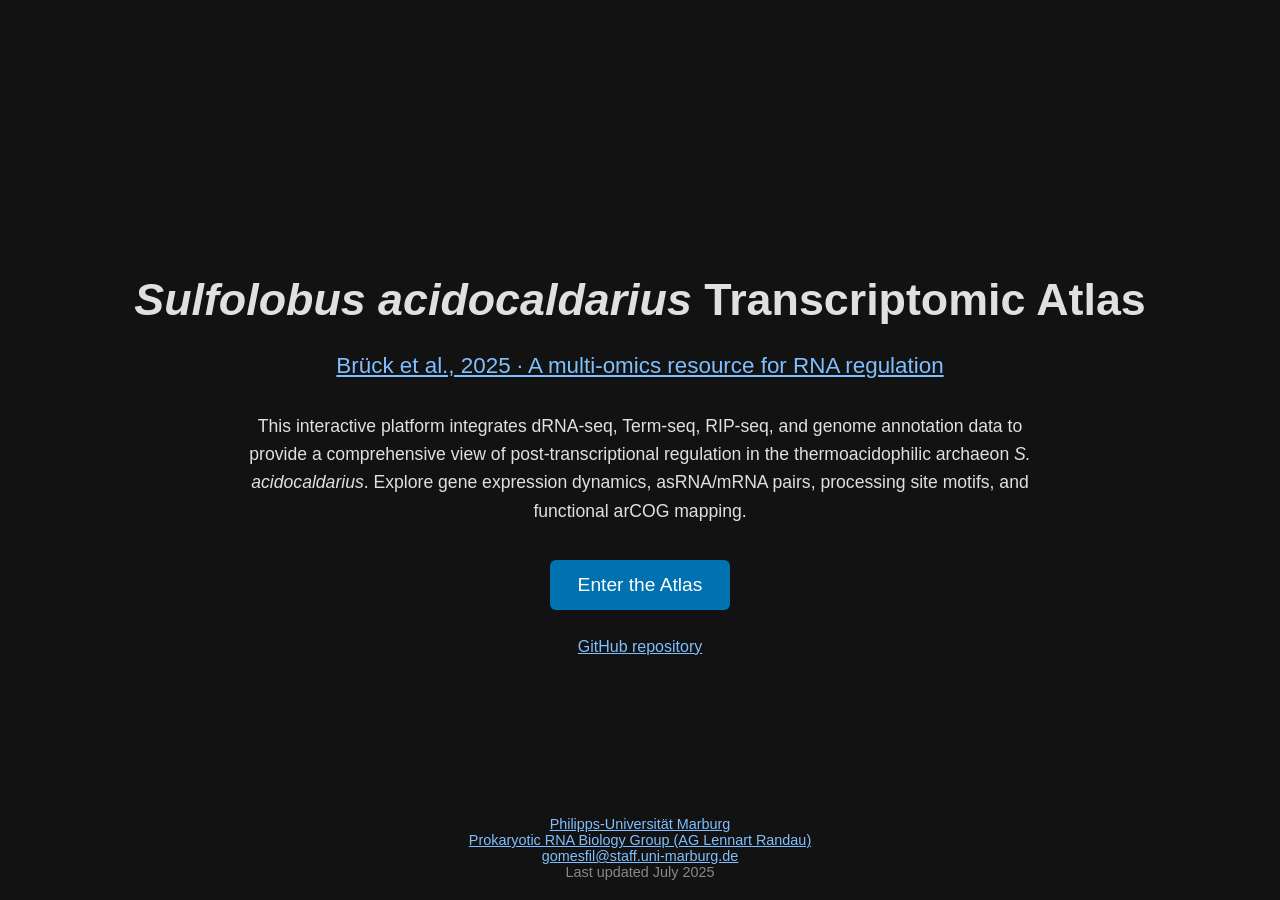
==== index.html @ 4881eaec "home-and-useful-resources" ====
<!DOCTYPE html>
<html lang="en">

<head>
  <meta charset="UTF-8">
  <title>S. acidocaldarius Transcriptomic Atlas</title>
  <meta name="viewport" content="width=device-width, initial-scale=1.0">
  <style>
    body {
      margin: 0;
      font-family: 'Helvetica Neue', sans-serif;
      background-color: #121212;
      color: #e0e0e0;
      display: flex;
      flex-direction: column;
      justify-content: center;
      align-items: center;
      min-height: 100vh;
      text-align: center;
      padding: 0 10px;
    }

    h1 {
      font-size: 2.8em;
      margin-bottom: 0.2em;
    }

    h2 {
      font-size: 1.4em;
      font-weight: 300;
      margin-bottom: 1.5em;
      color: #aaa;
    }

    .summary {
      max-width: 800px;
      margin: 0 auto 2em auto;
      font-size: 1.1em;
      line-height: 1.6;
    }

    .enter-button {
      padding: 14px 28px;
      font-size: 1.2em;
      background-color: #0072B2;
      color: #fff;
      border: none;
      border-radius: 6px;
      cursor: pointer;
      transition: background-color 0.3s ease;
      text-decoration: none;
      margin-bottom: 10px;
    }

    .enter-button:hover {
      background-color: #005a8c;
    }

    .footer {
      position: absolute;
      bottom: 20px;
      font-size: 0.9em;
      color: #888;
    }

    @media (max-width: 600px) {
      h1 {
        font-size: 2em;
      }

      h2 {
        font-size: 1.1em;
      }

      .summary {
        font-size: 1em;
      }
    }

    a {
      color: #80bfff;
      transition: color 0.3s ease;
    }

    a:hover {
      color: #ffffff;
    }
  </style>
</head>

<body>
  <h1><em>Sulfolobus acidocaldarius</em> Transcriptomic Atlas</h1>
  <h2>
    <a href="https://scholar.google.com/" target="_blank" rel="noopener noreferrer">
      Brück et al., 2025 · A multi-omics resource for RNA regulation
    </a>
  </h2>

  <div class="summary">
    This interactive platform integrates dRNA-seq, Term-seq, RIP-seq, and genome annotation data to provide a
    comprehensive view of post-transcriptional regulation in the thermoacidophilic archaeon <em>S.
      acidocaldarius</em>. Explore gene expression dynamics, asRNA/mRNA pairs, processing site motifs, and
    functional arCOG mapping.
  </div>

  <a class="enter-button" href="atlas.html">Enter the Atlas</a><br>
  <a href="https://github.com/VicenteBR/Sulfolobus_atlas" target="_blank" rel="noopener noreferrer">
    GitHub repository
  </a>

  <div class="footer">
    <a href="https://www.uni-marburg.de/de" target="_blank" rel="noopener noreferrer">
      Philipps-Universität Marburg</a><br>
    <a href="https://www.uni-marburg.de/de/fb17/fachgebiete/genetik/ag-randau" target="_blank" rel="noopener noreferrer">
      Prokaryotic RNA Biology Group (AG Lennart Randau)</a><br>
    <a href="mailto:gomesfil@staff.uni-marburg.de">
      gomesfil@staff.uni-marburg.de
    </a><br>
    Last updated July 2025
  </div>
</body>

</html>
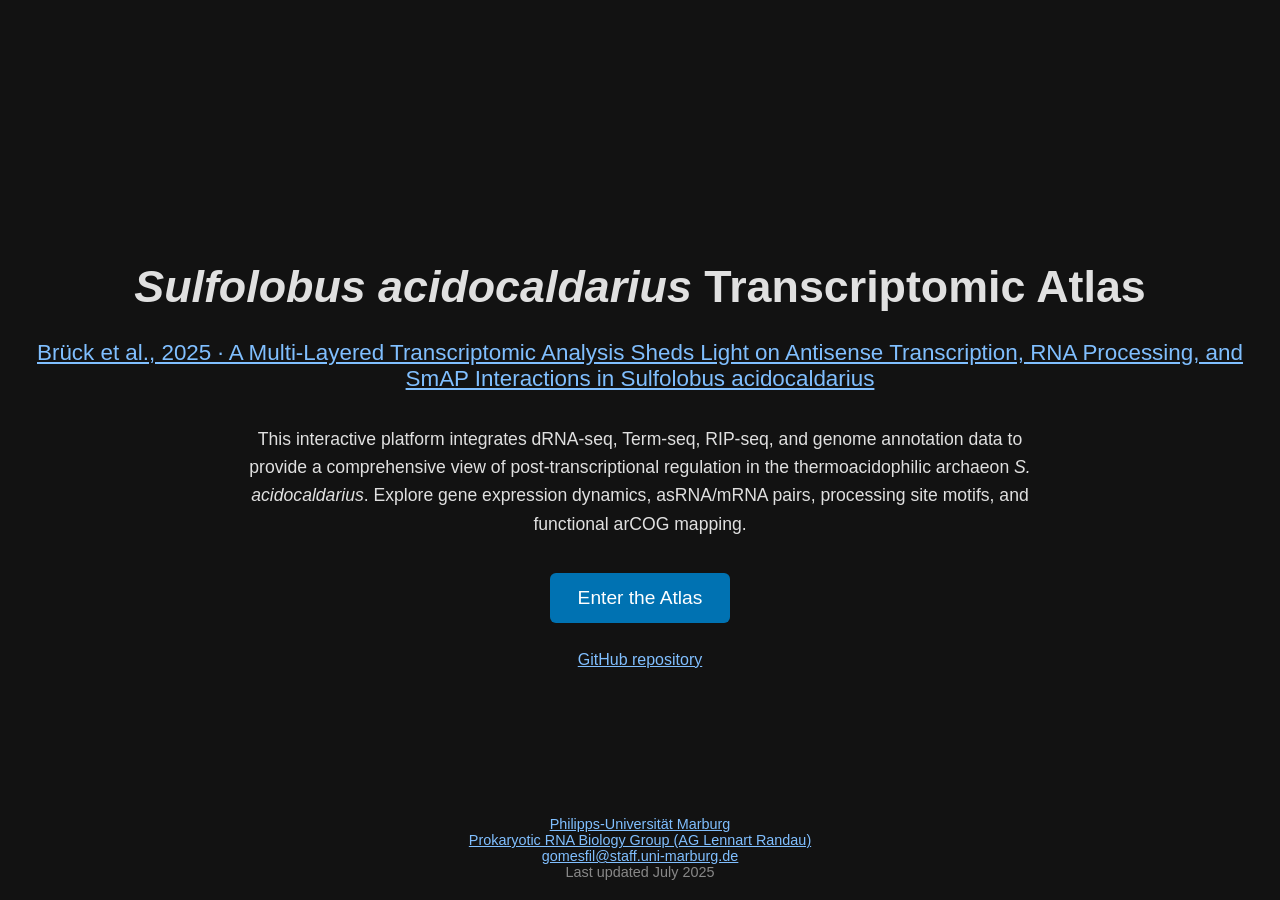
==== commit 52b1b1e6: "title-update" ====
--- a/index.html
+++ b/index.html
@@ -92,7 +92,7 @@
   <h1><em>Sulfolobus acidocaldarius</em> Transcriptomic Atlas</h1>
   <h2>
     <a href="https://scholar.google.com/" target="_blank" rel="noopener noreferrer">
-      Brück et al., 2025 · A multi-omics resource for RNA regulation
+      Brück et al., 2025 · A Multi-Layered Transcriptomic Analysis Sheds Light on Antisense Transcription, RNA Processing, and SmAP Interactions in Sulfolobus acidocaldarius
     </a>
   </h2>
 
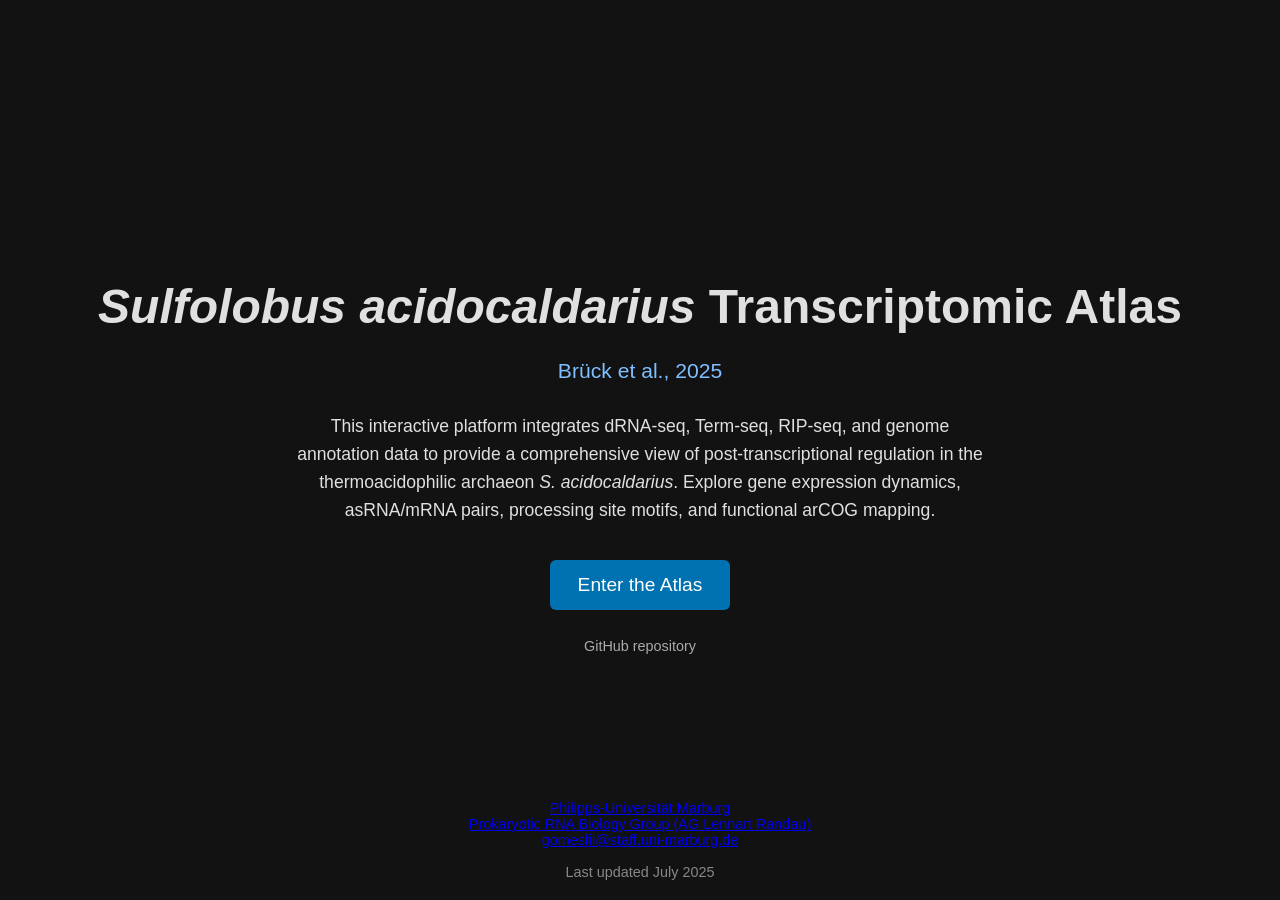
==== commit 31a1cda1: "visual updates" ====
--- a/index.html
+++ b/index.html
@@ -21,19 +21,20 @@
     }
 
     h1 {
-      font-size: 2.8em;
+      font-size: 3em;
+      font-weight: 700;
       margin-bottom: 0.2em;
     }
 
     h2 {
-      font-size: 1.4em;
-      font-weight: 300;
+      font-size: 1.2em;
+      font-weight: 400;
       margin-bottom: 1.5em;
       color: #aaa;
     }
 
     .summary {
-      max-width: 800px;
+      max-width: 700px;
       margin: 0 auto 2em auto;
       font-size: 1.1em;
       line-height: 1.6;
@@ -47,13 +48,14 @@
       border: none;
       border-radius: 6px;
       cursor: pointer;
-      transition: background-color 0.3s ease;
+      transition: background-color 0.3s ease, box-shadow 0.3s ease;
       text-decoration: none;
       margin-bottom: 10px;
     }
 
     .enter-button:hover {
       background-color: #005a8c;
+      box-shadow: 0 0 10px #0072B2;
     }
 
     .footer {
@@ -61,6 +63,27 @@
       bottom: 20px;
       font-size: 0.9em;
       color: #888;
+    }
+
+    .paper-link {
+      font-size: 1.1em;
+      font-weight: 500;
+      color: #80bfff;
+      text-decoration: none;
+    }
+
+    .paper-link:hover {
+      color: #ffffff;
+    }
+
+    .github-link {
+      color: #aaa;
+      font-size: 0.9em;
+      text-decoration: none;
+    }
+
+    .github-link:hover {
+      color: #fff;
     }
 
     @media (max-width: 600px) {
@@ -74,16 +97,9 @@
 
       .summary {
         font-size: 1em;
+        padding: 0 10px;
+        text-align: justify;
       }
-    }
-
-    a {
-      color: #80bfff;
-      transition: color 0.3s ease;
-    }
-
-    a:hover {
-      color: #ffffff;
     }
   </style>
 </head>
@@ -91,20 +107,18 @@
 <body>
   <h1><em>Sulfolobus acidocaldarius</em> Transcriptomic Atlas</h1>
   <h2>
-    <a href="https://scholar.google.com/" target="_blank" rel="noopener noreferrer">
-      Brück et al., 2025 · A Multi-Layered Transcriptomic Analysis Sheds Light on Antisense Transcription, RNA Processing, and SmAP Interactions in Sulfolobus acidocaldarius
+    <a class="paper-link" href="https://scholar.google.com/" target="_blank" rel="noopener noreferrer">
+      Brück et al., 2025<br>
     </a>
   </h2>
 
   <div class="summary">
-    This interactive platform integrates dRNA-seq, Term-seq, RIP-seq, and genome annotation data to provide a
-    comprehensive view of post-transcriptional regulation in the thermoacidophilic archaeon <em>S.
-      acidocaldarius</em>. Explore gene expression dynamics, asRNA/mRNA pairs, processing site motifs, and
-    functional arCOG mapping.
+    This interactive platform integrates dRNA-seq, Term-seq, RIP-seq, and genome annotation data to provide a comprehensive view of post-transcriptional regulation in the thermoacidophilic archaeon <em>S.
+      acidocaldarius</em>. Explore gene expression dynamics, asRNA/mRNA pairs, processing site motifs, and functional arCOG mapping.
   </div>
 
   <a class="enter-button" href="atlas.html">Enter the Atlas</a><br>
-  <a href="https://github.com/VicenteBR/Sulfolobus_atlas" target="_blank" rel="noopener noreferrer">
+  <a class="github-link" href="https://github.com/VicenteBR/Sulfolobus_atlas" target="_blank" rel="noopener noreferrer">
     GitHub repository
   </a>
 
@@ -115,7 +129,7 @@
       Prokaryotic RNA Biology Group (AG Lennart Randau)</a><br>
     <a href="mailto:gomesfil@staff.uni-marburg.de">
       gomesfil@staff.uni-marburg.de
-    </a><br>
+    </a><br><br>
     Last updated July 2025
   </div>
 </body>
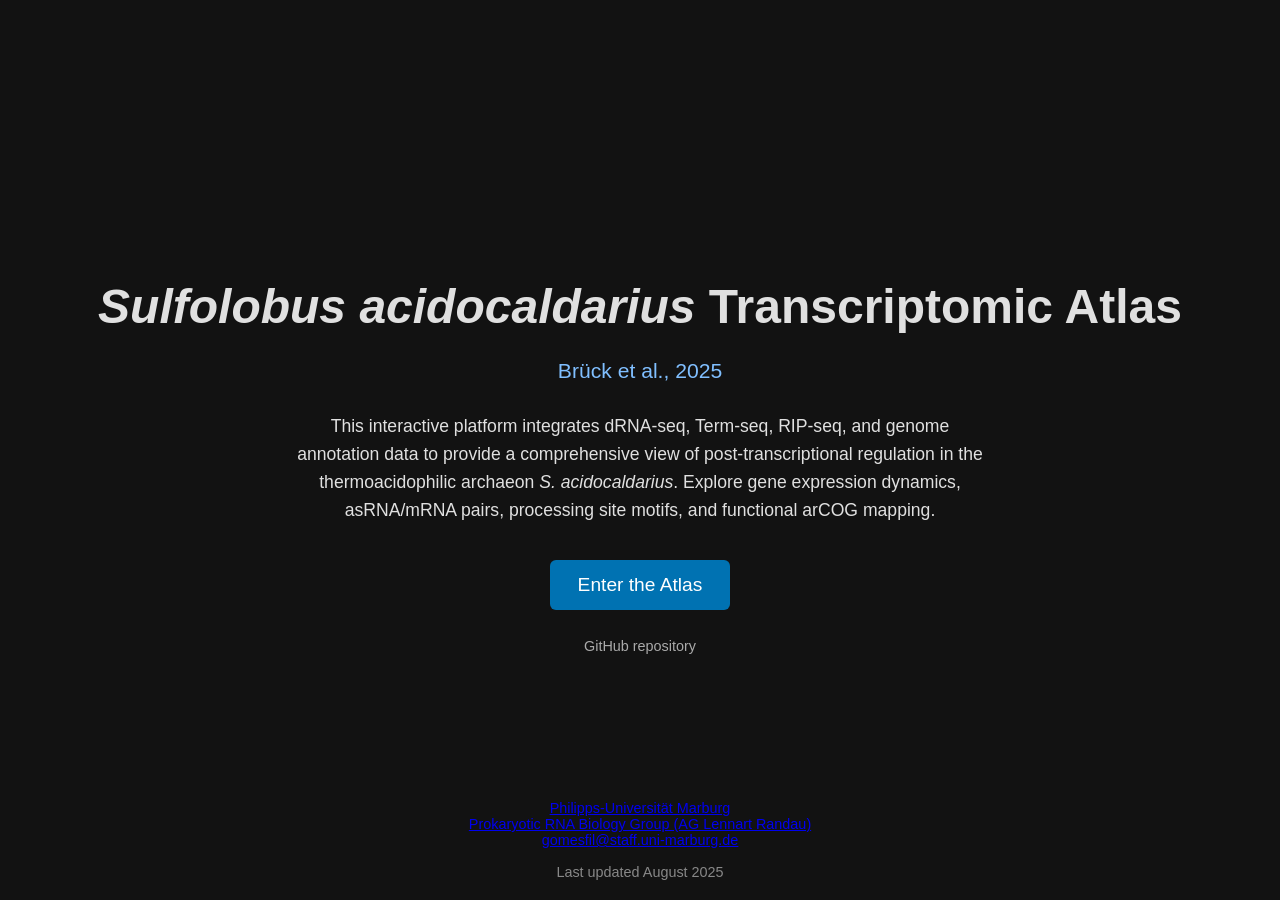
==== commit 9e88481b: "link-fixes" ====
--- a/index.html
+++ b/index.html
@@ -107,7 +107,7 @@
 <body>
   <h1><em>Sulfolobus acidocaldarius</em> Transcriptomic Atlas</h1>
   <h2>
-    <a class="paper-link" href="https://scholar.google.com/" target="_blank" rel="noopener noreferrer">
+    <a class="paper-link" href="https://www.biorxiv.org/content/10.1101/2025.07.28.667248v1" target="_blank" rel="noopener noreferrer">
       Brück et al., 2025<br>
     </a>
   </h2>
@@ -130,7 +130,7 @@
     <a href="mailto:gomesfil@staff.uni-marburg.de">
       gomesfil@staff.uni-marburg.de
     </a><br><br>
-    Last updated July 2025
+    Last updated August 2025
   </div>
 </body>
 
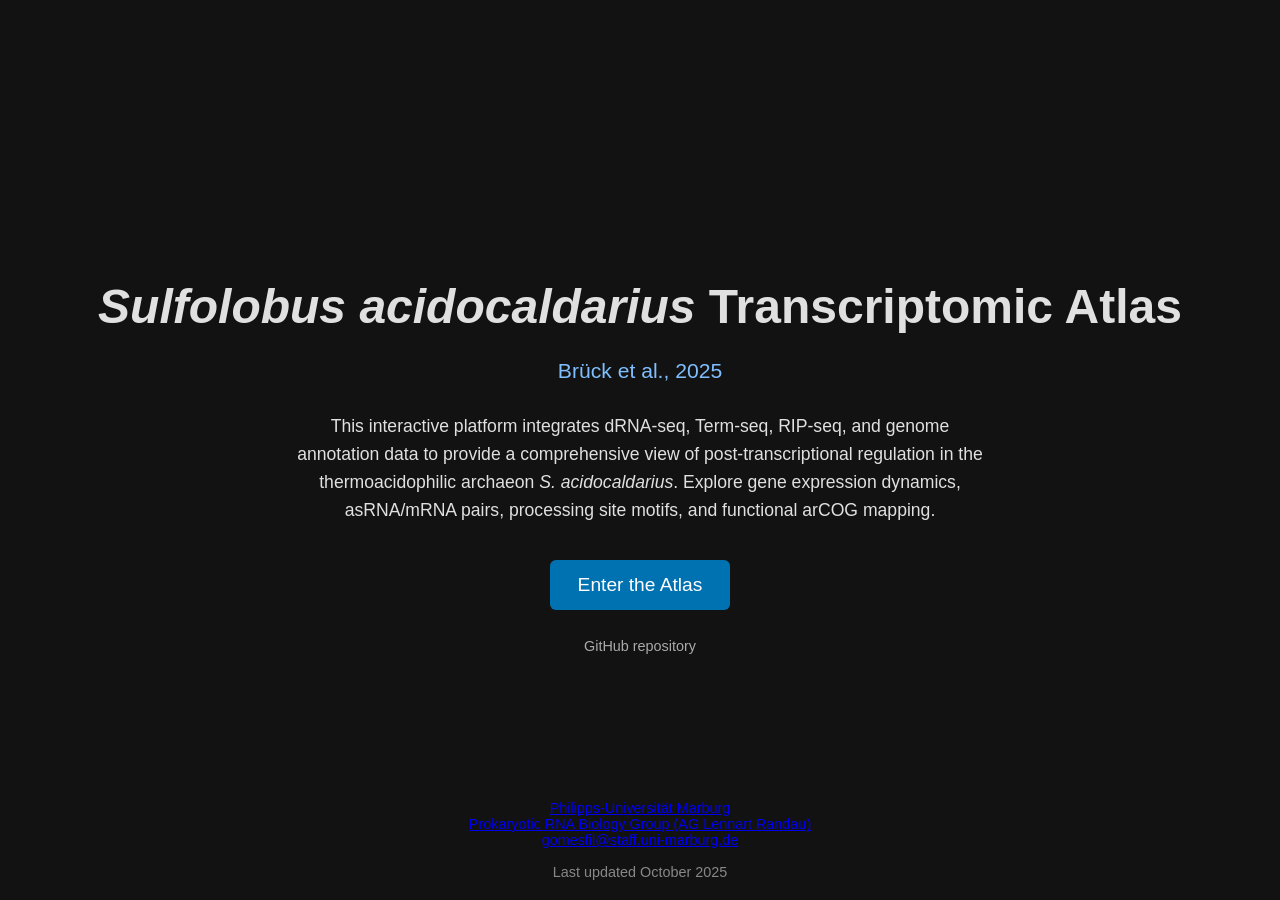
==== commit 44b99d7c: "old_locus_initial" ====
--- a/index.html
+++ b/index.html
@@ -130,7 +130,7 @@
     <a href="mailto:gomesfil@staff.uni-marburg.de">
       gomesfil@staff.uni-marburg.de
     </a><br><br>
-    Last updated August 2025
+    Last updated October 2025
   </div>
 </body>
 
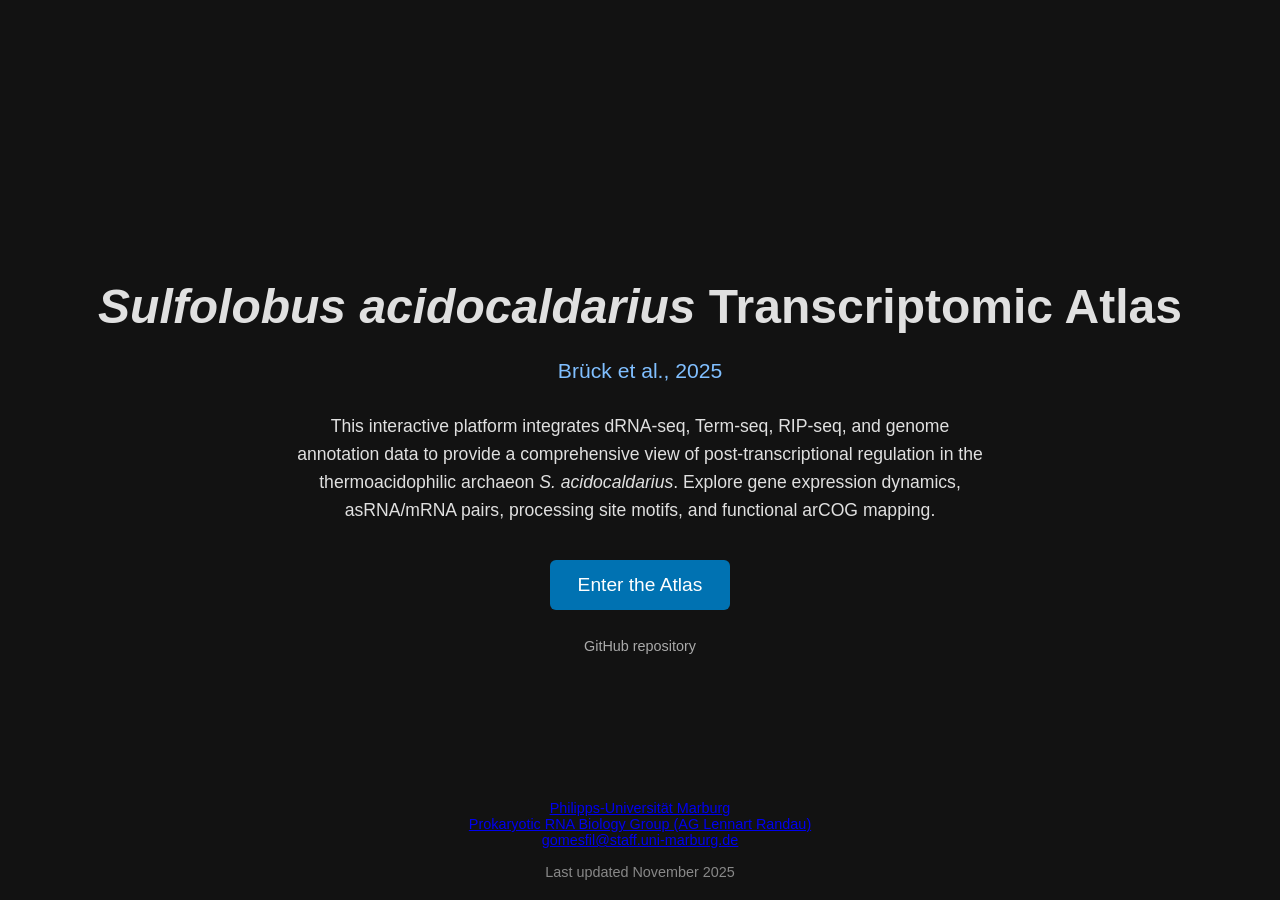
==== commit 673986d5: "updated" ====
--- a/index.html
+++ b/index.html
@@ -130,7 +130,7 @@
     <a href="mailto:gomesfil@staff.uni-marburg.de">
       gomesfil@staff.uni-marburg.de
     </a><br><br>
-    Last updated October 2025
+    Last updated November 2025
   </div>
 </body>
 
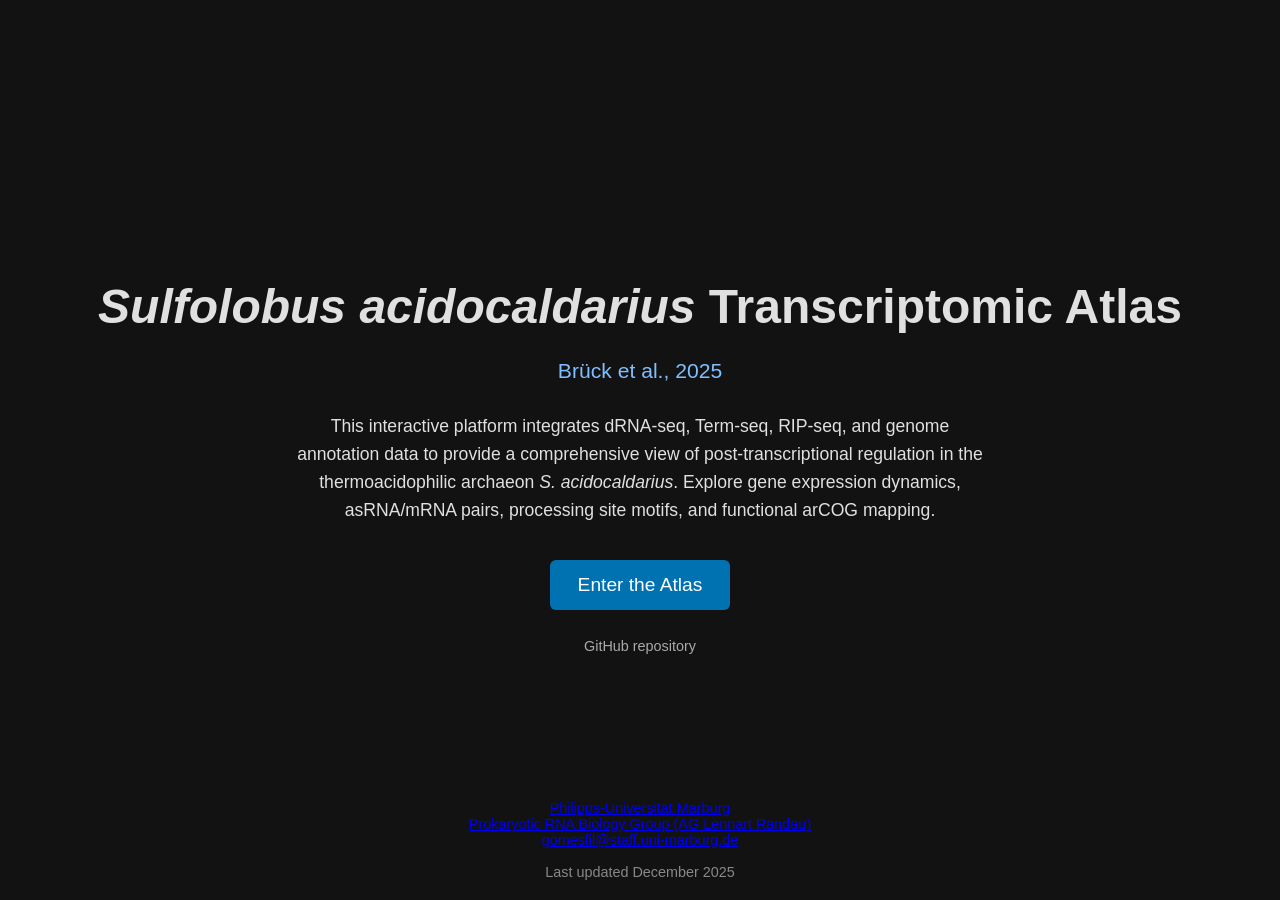
==== commit d5e46aa5: "v_12122025_1315" ====
--- a/index.html
+++ b/index.html
@@ -107,7 +107,7 @@
 <body>
   <h1><em>Sulfolobus acidocaldarius</em> Transcriptomic Atlas</h1>
   <h2>
-    <a class="paper-link" href="https://www.biorxiv.org/content/10.1101/2025.07.28.667248v1" target="_blank" rel="noopener noreferrer">
+    <a class="paper-link" href="https://journals.asm.org/doi/10.1128/msystems.01485-25" target="_blank" rel="noopener noreferrer">
       Brück et al., 2025<br>
     </a>
   </h2>
@@ -130,7 +130,7 @@
     <a href="mailto:gomesfil@staff.uni-marburg.de">
       gomesfil@staff.uni-marburg.de
     </a><br><br>
-    Last updated November 2025
+    Last updated December 2025
   </div>
 </body>
 
